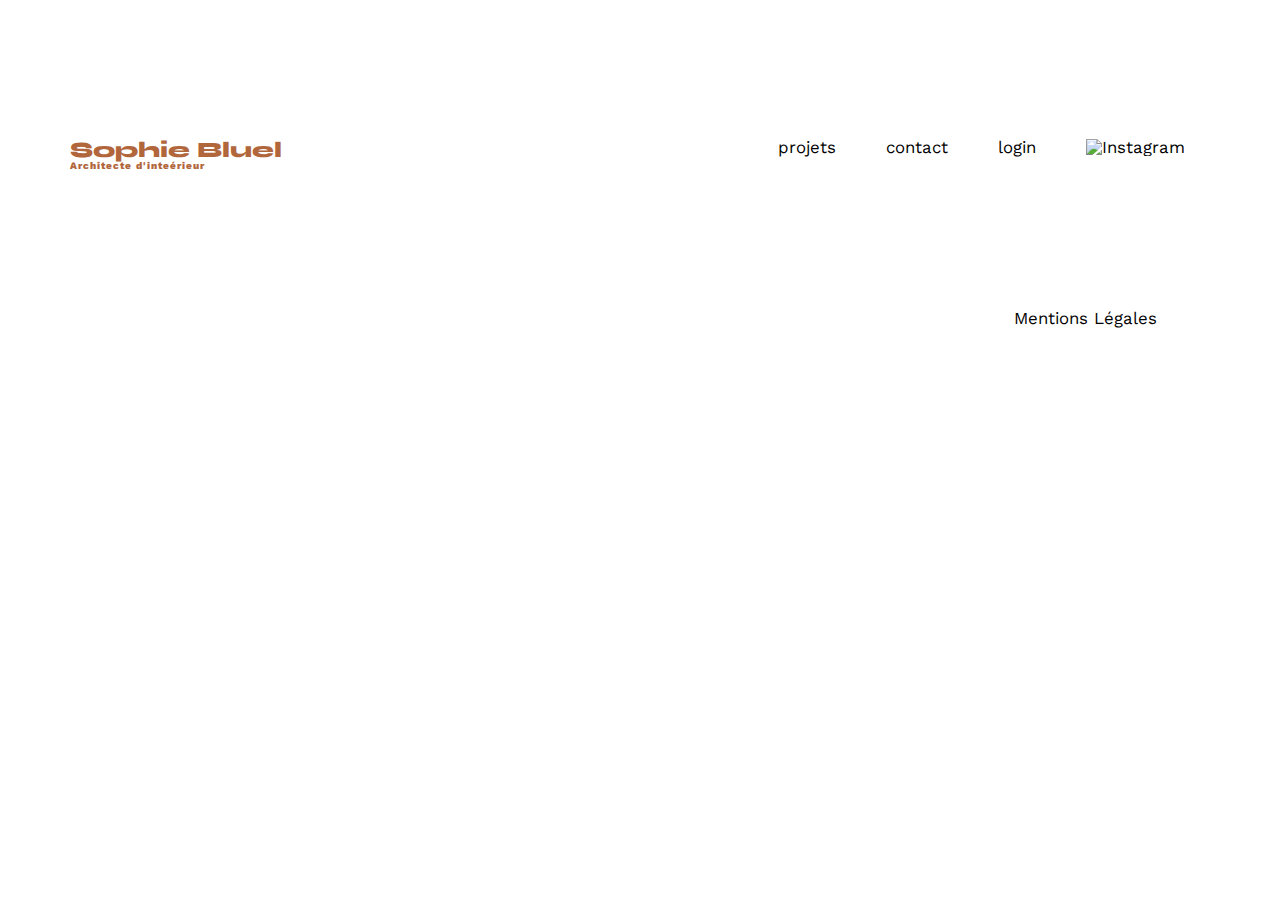
==== FrontEnd/login.html @ 56e205ac "feature: add login layout" ====
<!DOCTYPE html>
<html lang="en">
<head>
    <meta charset="UTF-8">
	<title>Sophie Bluel - Architecte d'intérieur</title>
	<meta name="viewport" content="width=device-width, initial-scale=1.0">
	<link rel="preconnect" href="https://fonts.googleapis.com">
	<link rel="preconnect" href="https://fonts.gstatic.com" crossorigin>
	<link href="https://fonts.googleapis.com/css2?family=Syne:wght@700;800&family=Work+Sans&display=swap" rel="stylesheet">
	<meta name="description" content="">
	<link rel="stylesheet" href="./assets/style.css">
</head>
<body>
    <header>
        <h1>Sophie Bluel <span>Architecte d'inteérieur</span></h1>
        <nav>
            <ul>
                <li>projets</li>
                <li>contact</li>
                <li>login</li>
                <li><img src="./assets/icons/instagram.png" alt="Instagram"></li>
            </ul>
        </nav>
    </header>
   
    <main>

    </main>
    
    <footer>
        <nav>
            <ul>
                <li>Mentions Légales</li>
            </ul>
        </nav>
    </footer>
</body>
</html>
---- FrontEnd/assets/style.css ----
/* http://meyerweb.com/eric/tools/css/reset/
   v2.0 | 20110126
   License: none (public domain)
*/

html, body, div, span, applet, object, iframe,
h1, h2, h3, h4, h5, h6, p, blockquote, pre,
a, abbr, acronym, address, big, cite, code,
del, dfn, em, img, ins, kbd, q, s, samp,
small, strike, strong, sub, sup, tt, var,
b, u, i, center,
dl, dt, dd, ol, ul, li,
fieldset, form, label, legend,
table, caption, tbody, tfoot, thead, tr, th, td,
article, aside, canvas, details, embed,
figure, figcaption, footer, header, hgroup,
menu, nav, output, ruby, section, summary,
time, mark, audio, video {
	margin: 0;
	padding: 0;
	border: 0;
	font-size: 100%;
	font: inherit;
	vertical-align: baseline;
}
/* HTML5 display-role reset for older browsers */
article, aside, details, figcaption, figure,
footer, header, hgroup, menu, nav, section {
	display: block;
}
body {
	line-height: 1;
}
ol, ul {
	list-style: none;
}
blockquote, q {
	quotes: none;
}
blockquote:before, blockquote:after,
q:before, q:after {
	content: '';
	content: none;
}
table {
	border-collapse: collapse;
	border-spacing: 0;
}
/** end reset css**/
body {
	max-width: 1140px;
	margin:auto;
	font-family: 'Work Sans' ;
	font-size: 14px;
}
header {
	display: flex;
	justify-content: space-between;
	margin: 139px 0
}
main {
	margin: 0 95px;
}
section {
	margin: 139px 0
}
h1{
	display: flex;
	flex-direction: column;
	font-family: 'Syne';
	font-size: 22px;
	font-weight: 800;
	color: #B1663C
}
h1 > span {
	font-family: 'Work Sans';
	font-size:10px;
	letter-spacing: 0.1em;
}
h2{
	font-family: 'Syne';
	font-weight: 700;
	font-size: 30px;
	color: #1D6154
}
nav ul {
	display: flex;
	align-items: center;
	list-style-type: none;
}
nav li {
	padding: 0 25px;
	font-size: 1.2em;
}
nav li img {
	height: 19px;
}
li:hover {
	color: #B1663C;
}
#introduction {
	display: flex;
	align-items: center;
}
#introduction figure {
	flex: 1
}
#introduction img {
	display: block;
	margin: 0 72px 0 0;
	width: 80%;
}
#introduction article {
	flex: 1
}
#introduction h2 {
	margin-bottom: 1em;
}

#introduction p {
	margin-bottom: 0.5em;
}
#portfolio {
	margin-bottom: 57px;
}
#portfolio h2 {
	text-align: center;
	margin-bottom: 1em;
}
.gallery {
	width: 100%;
	display: grid;
	grid-template-columns: 1fr 1fr 1fr;
	grid-column-gap: 20px;
	grid-row-gap: 20px;
}
.gallery img {
	width: 100%;

}
#contact {
	width: 50%;
	margin: auto;
}
#contact > * {
	text-align: center;

}
#contact h2{
	margin-bottom: 20px;
}
#contact form {
	text-align: left;
	margin-top:30px;
	display: flex;
	flex-direction: column;
}
#contact input {
	height: 50px;
	font-size: 1.2em;
	border: none;
	box-shadow: 0px 4px 14px rgba(0, 0, 0, 0.09);
}
#contact label {
	margin: 2em 0 1em 0;
}
#contact textarea {
	border: none;
	box-shadow: 0px 4px 14px rgba(0, 0, 0, 0.09);
}
input[type="submit"]{
	font-family: 'Syne';
	font-weight: 700;
	color: white;
	background-color: #1D6154;
	margin : 2em auto ;
	width: 180px;
	text-align: center;
	border-radius: 60px ;
}
footer nav ul {
	display: flex;
	justify-content: flex-end;
	margin: 2em
}
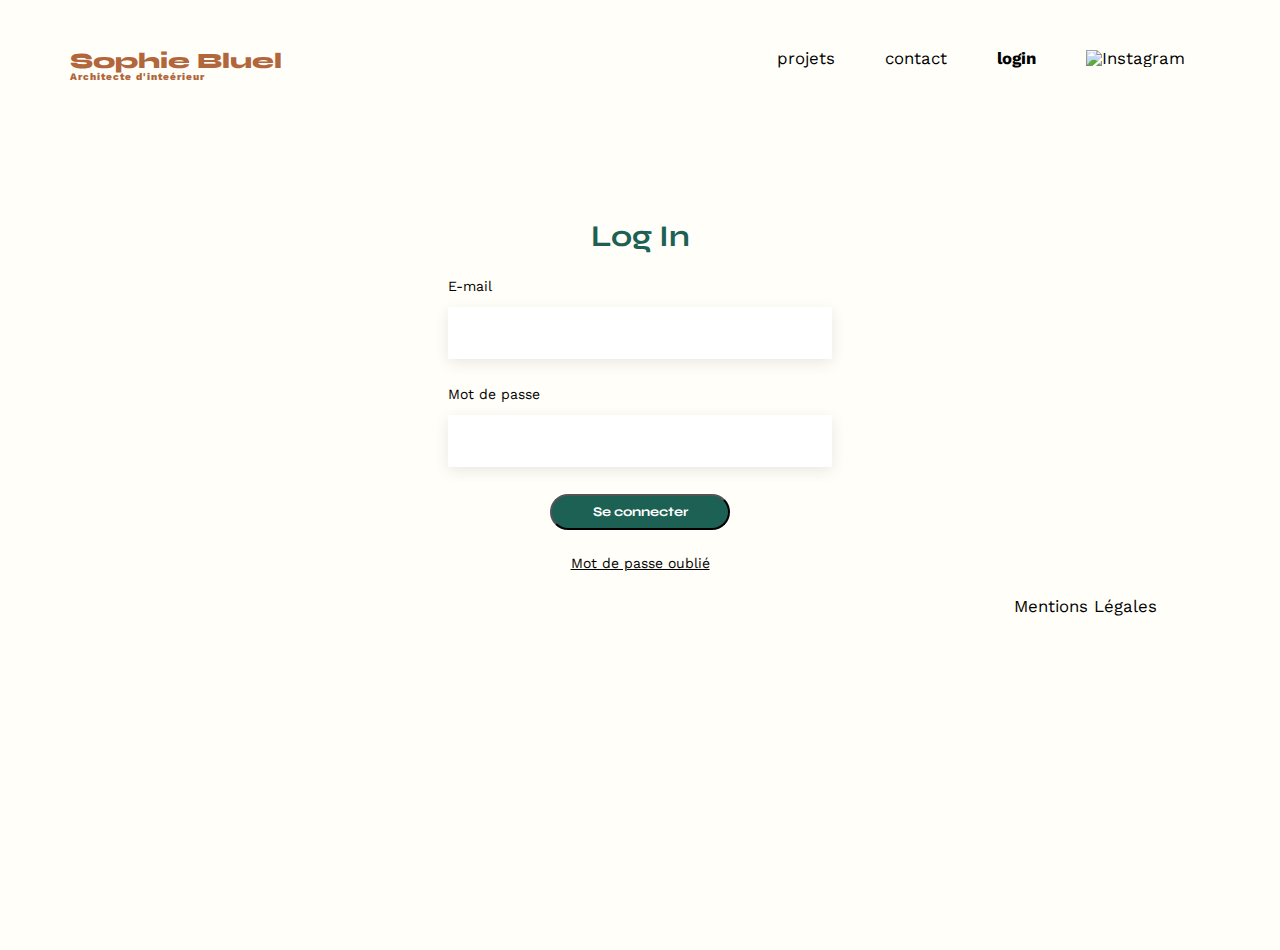
==== commit 2e1b22f9: "chore: add login layout" ====
--- a/FrontEnd/login.html
+++ b/FrontEnd/login.html
@@ -17,14 +17,33 @@
             <ul>
                 <li>projets</li>
                 <li>contact</li>
-                <li>login</li>
+                <li class="navLogin">login</li>
                 <li><img src="./assets/icons/instagram.png" alt="Instagram"></li>
             </ul>
         </nav>
     </header>
    
     <main>
-
+        <article id="login">
+            <h2>Log In</h2>
+            <section class="loginForm">
+                <form action="#" method="post">
+                    <label for="email">E-mail</label>
+                    <input type="email" name="email" id="email">
+                </form>
+                <form>
+                    <label for="password">Mot de passe</label>
+                    <input type="password" id="pass" name="password">
+                </form>
+            </section>
+            <section class="loginButton">
+                <form>
+                    <input type="submit" value="Se connecter">  
+                </form>
+            </section>
+            <a href="#" id="forgottenPassword">Mot de passe oublié</a>   
+        </section>
+        
     </main>
     
     <footer>
--- a/FrontEnd/assets/style.css
+++ b/FrontEnd/assets/style.css
@@ -52,11 +52,14 @@
 	margin:auto;
 	font-family: 'Work Sans' ;
 	font-size: 14px;
+	background-color: #FFFEF8;
+	min-height: 100vh;
 }
 header {
 	display: flex;
 	justify-content: space-between;
-	margin: 139px 0
+	margin-bottom: 139px;
+	margin-top: 50px;
 }
 main {
 	margin: 0 95px;
@@ -94,6 +97,9 @@
 }
 nav li img {
 	height: 19px;
+}
+.navLogin {
+	font-weight: 700;
 }
 li:hover {
 	color: #B1663C;
@@ -178,8 +184,48 @@
 	text-align: center;
 	border-radius: 60px ;
 }
+footer {
+	display: flex;
+	justify-content: end;
+}
 footer nav ul {
 	display: flex;
 	justify-content: flex-end;
 	margin: 2em
+}
+
+/*** login layout ***/
+#login {
+	display: flex;
+	flex-direction: column;
+	justify-content: center;
+	align-items: center;
+} 
+#login form {
+	text-align: left;
+	display: flex;
+	flex-direction: column;
+}
+.loginForm {
+	margin: 0;
+}
+.loginForm input{
+	width: 380px;
+	height: 50px;
+	font-size: 1.2em;
+	border: none;
+	box-shadow: 0px 4px 14px rgba(0, 0, 0, 0.09);
+}
+#login label {
+	margin: 2em 0 1em 0;
+}
+.loginButton {
+	margin: 0;
+}
+.loginButton input {
+	width: 180px;
+	height: 36px;
+}
+#forgottenPassword {
+	color: #000000;
 }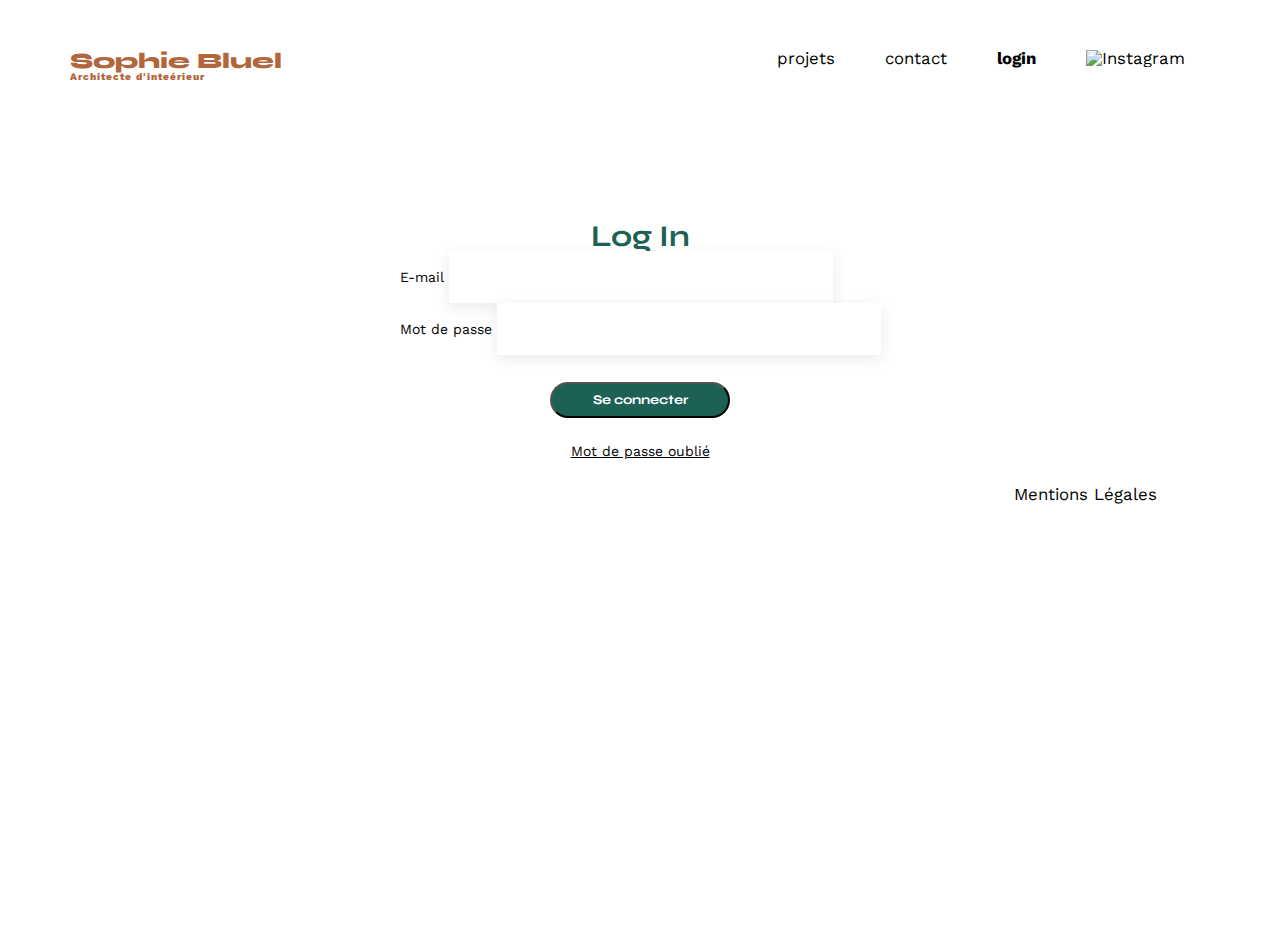
==== commit 83c59d3e: "feat: add login function" ====
--- a/FrontEnd/login.html
+++ b/FrontEnd/login.html
@@ -9,6 +9,7 @@
 	<link href="https://fonts.googleapis.com/css2?family=Syne:wght@700;800&family=Work+Sans&display=swap" rel="stylesheet">
 	<meta name="description" content="">
 	<link rel="stylesheet" href="./assets/style.css">
+    
 </head>
 <body>
     <header>
@@ -24,25 +25,26 @@
     </header>
    
     <main>
-        <article id="login">
+        <form id="login">
             <h2>Log In</h2>
             <section class="loginForm">
-                <form action="#" method="post">
+                <div>
                     <label for="email">E-mail</label>
-                    <input type="email" name="email" id="email">
-                </form>
-                <form>
+                    <input type="text" name="email" id="email">
+                </div>
+                <div>
                     <label for="password">Mot de passe</label>
                     <input type="password" id="pass" name="password">
-                </form>
+                </div>
             </section>
+            <p id="errorMessage" style="display: none;">Le nom et/ou le mot de passe est incorecte</p>
             <section class="loginButton">
-                <form>
+                <div>
                     <input type="submit" value="Se connecter">  
-                </form>
+                </div>
             </section>
             <a href="#" id="forgottenPassword">Mot de passe oublié</a>   
-        </section>
+        </form>
         
     </main>
     
@@ -53,5 +55,6 @@
             </ul>
         </nav>
     </footer>
+    <script src="app.js"></script>
 </body>
 </html>--- a/FrontEnd/assets/style.css
+++ b/FrontEnd/assets/style.css
@@ -28,6 +28,12 @@
 footer, header, hgroup, menu, nav, section {
 	display: block;
 }
+:root {
+	--primary-color: #1D6154;
+	--secondary-color: #B1663C;
+	--main-backgroun: #FFFEF8;
+	--main-black: #000000;
+}
 body {
 	line-height: 1;
 }
@@ -52,7 +58,7 @@
 	margin:auto;
 	font-family: 'Work Sans' ;
 	font-size: 14px;
-	background-color: #FFFEF8;
+	background-color: var(--main-background);
 	min-height: 100vh;
 }
 header {
@@ -84,7 +90,7 @@
 	font-family: 'Syne';
 	font-weight: 700;
 	font-size: 30px;
-	color: #1D6154
+	color: var(--primary-color)
 }
 nav ul {
 	display: flex;
@@ -178,7 +184,7 @@
 	font-family: 'Syne';
 	font-weight: 700;
 	color: white;
-	background-color: #1D6154;
+	background-color: var(--primary-color);
 	margin : 2em auto ;
 	width: 180px;
 	text-align: center;
@@ -227,5 +233,5 @@
 	height: 36px;
 }
 #forgottenPassword {
-	color: #000000;
+	color: var(--main-black);
 }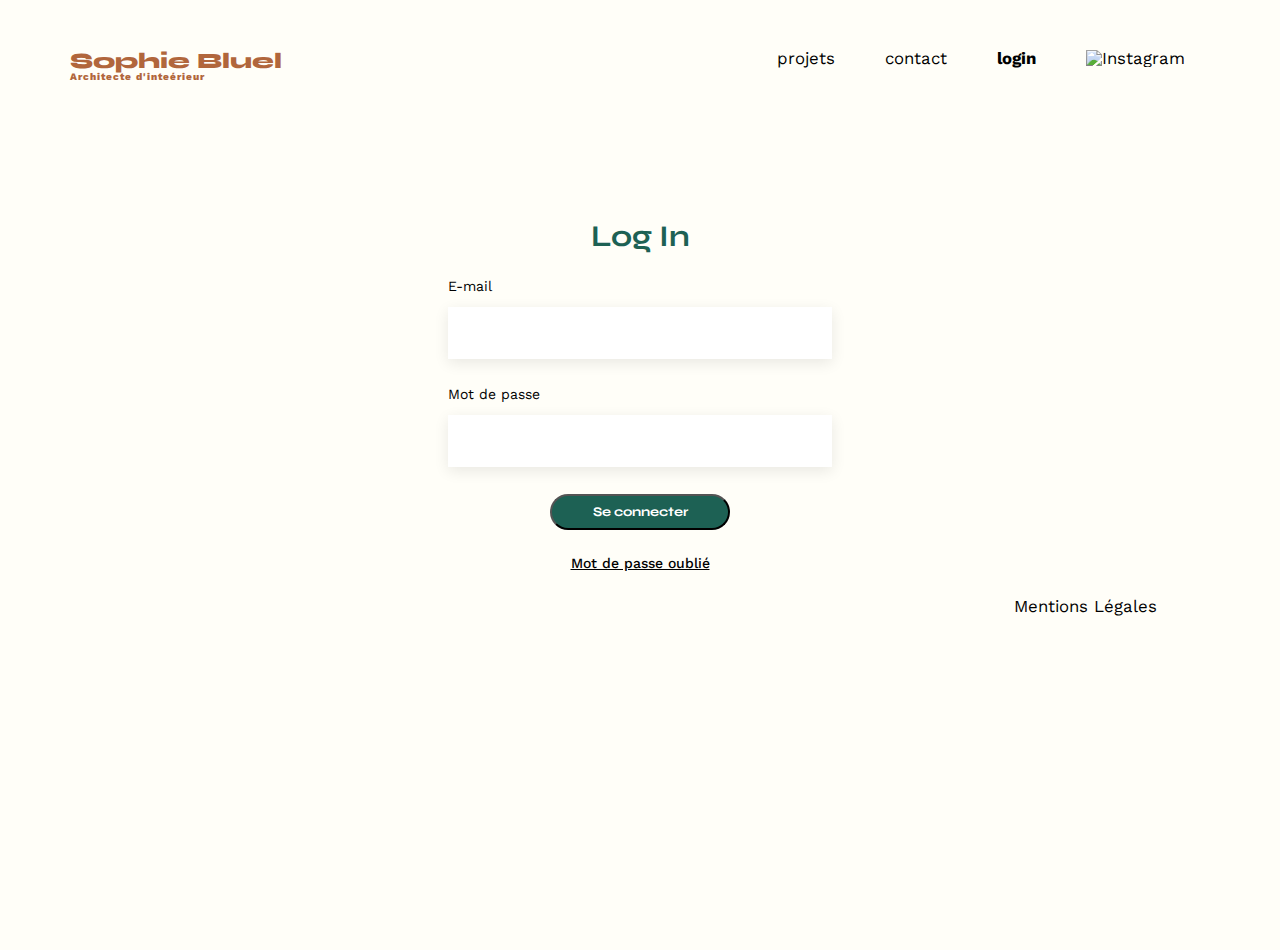
==== commit b57f0094: "chore(loginlayout): corect css after js modification" ====
--- a/FrontEnd/login.html
+++ b/FrontEnd/login.html
@@ -28,11 +28,11 @@
         <form id="login">
             <h2>Log In</h2>
             <section class="loginForm">
-                <div>
+                <div class="loginInput">
                     <label for="email">E-mail</label>
                     <input type="text" name="email" id="email">
                 </div>
-                <div>
+                <div class="loginInput">
                     <label for="password">Mot de passe</label>
                     <input type="password" id="pass" name="password">
                 </div>
--- a/FrontEnd/assets/style.css
+++ b/FrontEnd/assets/style.css
@@ -31,7 +31,7 @@
 :root {
 	--primary-color: #1D6154;
 	--secondary-color: #B1663C;
-	--main-backgroun: #FFFEF8;
+	--main-background: #FFFEF8;
 	--main-black: #000000;
 }
 body {
@@ -206,12 +206,8 @@
 	flex-direction: column;
 	justify-content: center;
 	align-items: center;
+	text-align: left;
 } 
-#login form {
-	text-align: left;
-	display: flex;
-	flex-direction: column;
-}
 .loginForm {
 	margin: 0;
 }
@@ -222,6 +218,10 @@
 	border: none;
 	box-shadow: 0px 4px 14px rgba(0, 0, 0, 0.09);
 }
+.loginInput {
+	display: flex;
+	flex-direction: column;
+}
 #login label {
 	margin: 2em 0 1em 0;
 }
@@ -234,4 +234,5 @@
 }
 #forgottenPassword {
 	color: var(--main-black);
+	font-weight: 500;
 }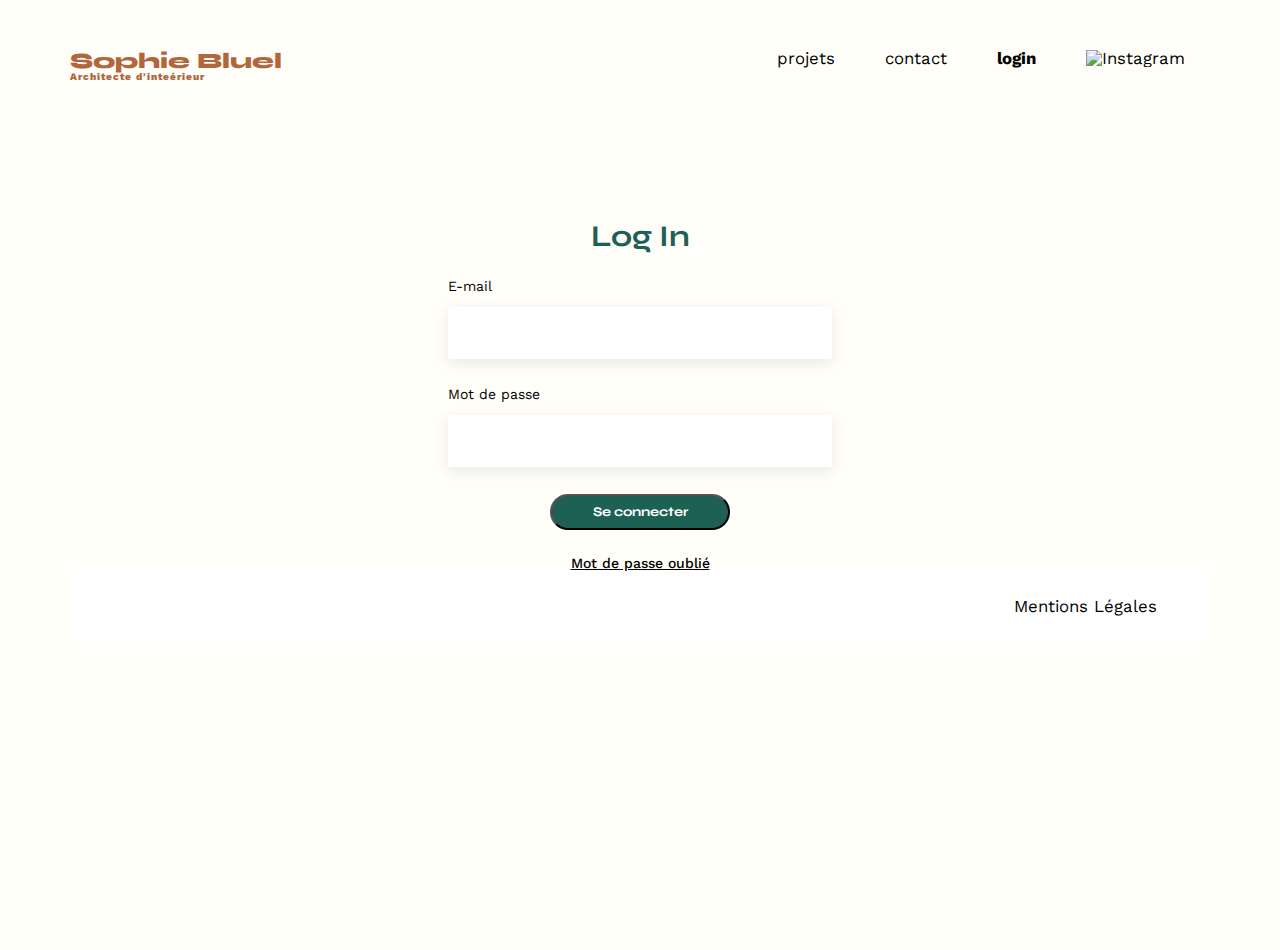
==== commit d473972e: "chore (all): correction of errore messages" ====
--- a/FrontEnd/login.html
+++ b/FrontEnd/login.html
@@ -1,60 +1,63 @@
 <!DOCTYPE html>
 <html lang="en">
-<head>
-    <meta charset="UTF-8">
-	<title>Sophie Bluel - Architecte d'intérieur</title>
-	<meta name="viewport" content="width=device-width, initial-scale=1.0">
-	<link rel="preconnect" href="https://fonts.googleapis.com">
-	<link rel="preconnect" href="https://fonts.gstatic.com" crossorigin>
-	<link href="https://fonts.googleapis.com/css2?family=Syne:wght@700;800&family=Work+Sans&display=swap" rel="stylesheet">
-	<meta name="description" content="">
-	<link rel="stylesheet" href="./assets/style.css">
-    
-</head>
-<body>
-    <header>
+  <head>
+    <meta charset="UTF-8" />
+    <title>Sophie Bluel - Architecte d'intérieur</title>
+    <meta name="viewport" content="width=device-width, initial-scale=1.0" />
+    <link rel="preconnect" href="https://fonts.googleapis.com" />
+    <link rel="preconnect" href="https://fonts.gstatic.com" crossorigin />
+    <link
+      href="https://fonts.googleapis.com/css2?family=Syne:wght@700;800&family=Work+Sans&display=swap"
+      rel="stylesheet"
+    />
+    <meta name="description" content="" />
+    <link rel="stylesheet" href="./assets/style.css" />
+  </head>
+  <body>
+    <section class="core">
+      <header>
         <h1>Sophie Bluel <span>Architecte d'inteérieur</span></h1>
         <nav>
-            <ul>
-                <li>projets</li>
-                <li>contact</li>
-                <li class="navLogin">login</li>
-                <li><img src="./assets/icons/instagram.png" alt="Instagram"></li>
-            </ul>
+          <ul>
+            <li>projets</li>
+            <li>contact</li>
+            <li class="navLogin">login</li>
+            <li><img src="./assets/icons/instagram.png" alt="Instagram" /></li>
+          </ul>
         </nav>
-    </header>
-   
-    <main>
+      </header>
+
+      <main>
         <form id="login">
-            <h2>Log In</h2>
-            <section class="loginForm">
-                <div class="loginInput">
-                    <label for="email">E-mail</label>
-                    <input type="text" name="email" id="email">
-                </div>
-                <div class="loginInput">
-                    <label for="password">Mot de passe</label>
-                    <input type="password" id="pass" name="password">
-                </div>
-            </section>
-            <p id="errorMessage" style="display: none;">Le nom et/ou le mot de passe est incorecte</p>
-            <section class="loginButton">
-                <div>
-                    <input type="submit" value="Se connecter">  
-                </div>
-            </section>
-            <a href="#" id="forgottenPassword">Mot de passe oublié</a>   
+          <h2>Log In</h2>
+          <section class="loginForm">
+            <div class="loginInput">
+              <label for="email">E-mail</label>
+              <input type="text" name="email" id="email" />
+            </div>
+            <div class="loginInput">
+              <label for="password">Mot de passe</label>
+              <input type="password" id="pass" name="password" />
+            </div>
+          </section>
+          <p id="errorMessage">Le nom et/ou le mot de passe est incorecte</p>
+          <section class="loginButton">
+            <div>
+              <input type="submit" value="Se connecter" />
+            </div>
+          </section>
+          <a href="#" id="forgottenPassword">Mot de passe oublié</a>
         </form>
-        
-    </main>
-    
-    <footer>
+      </main>
+
+      <footer>
         <nav>
-            <ul>
-                <li>Mentions Légales</li>
-            </ul>
+          <ul>
+            <li>Mentions Légales</li>
+          </ul>
         </nav>
-    </footer>
-    <script src="app.js"></script>
-</body>
-</html>+      </footer>
+      <script src="scripts/login.js"></script>
+    </section>
+  </body>
+</html>
--- a/FrontEnd/assets/style.css
+++ b/FrontEnd/assets/style.css
@@ -3,236 +3,722 @@
    License: none (public domain)
 */
 
-html, body, div, span, applet, object, iframe,
-h1, h2, h3, h4, h5, h6, p, blockquote, pre,
-a, abbr, acronym, address, big, cite, code,
-del, dfn, em, img, ins, kbd, q, s, samp,
-small, strike, strong, sub, sup, tt, var,
-b, u, i, center,
-dl, dt, dd, ol, ul, li,
-fieldset, form, label, legend,
-table, caption, tbody, tfoot, thead, tr, th, td,
-article, aside, canvas, details, embed,
-figure, figcaption, footer, header, hgroup,
-menu, nav, output, ruby, section, summary,
-time, mark, audio, video {
-	margin: 0;
-	padding: 0;
-	border: 0;
-	font-size: 100%;
-	font: inherit;
-	vertical-align: baseline;
-}
+html,
+body,
+div,
+span,
+applet,
+object,
+iframe,
+h1,
+h2,
+h3,
+h4,
+h5,
+h6,
+p,
+blockquote,
+pre,
+a,
+abbr,
+acronym,
+address,
+big,
+cite,
+code,
+del,
+dfn,
+em,
+img,
+ins,
+kbd,
+q,
+s,
+samp,
+small,
+strike,
+strong,
+sub,
+sup,
+tt,
+var,
+b,
+u,
+i,
+center,
+dl,
+dt,
+dd,
+ol,
+ul,
+li,
+fieldset,
+form,
+label,
+legend,
+table,
+caption,
+tbody,
+tfoot,
+thead,
+tr,
+th,
+td,
+article,
+aside,
+canvas,
+details,
+embed,
+figure,
+figcaption,
+footer,
+header,
+hgroup,
+menu,
+nav,
+output,
+ruby,
+section,
+summary,
+time,
+mark,
+audio,
+video {
+  margin: 0;
+  padding: 0;
+  border: 0;
+  font-size: 100%;
+  font: inherit;
+  vertical-align: baseline;
+}
+
 /* HTML5 display-role reset for older browsers */
-article, aside, details, figcaption, figure,
-footer, header, hgroup, menu, nav, section {
-	display: block;
-}
+article,
+aside,
+details,
+figcaption,
+figure,
+footer,
+header,
+hgroup,
+menu,
+nav,
+section {
+  display: block;
+}
+
 :root {
-	--primary-color: #1D6154;
-	--secondary-color: #B1663C;
-	--main-background: #FFFEF8;
-	--main-black: #000000;
-}
+  --primary-color: #1d6154;
+  --secondary-color: #b1663c;
+  --main-background: #fffef8;
+  --main-black: #000000;
+  --main-white: #ffffff;
+  --add-work-modal: #e8f1f7;
+  --disbled-button: #a7a7a7;
+}
+
 body {
-	line-height: 1;
-}
-ol, ul {
-	list-style: none;
-}
-blockquote, q {
-	quotes: none;
-}
-blockquote:before, blockquote:after,
-q:before, q:after {
-	content: '';
-	content: none;
-}
+  background-color: var(--main-background);
+}
+
+ol,
+ul {
+  list-style: none;
+}
+
+blockquote,
+q {
+  quotes: none;
+}
+
+blockquote:before,
+blockquote:after,
+q:before,
+q:after {
+  content: "";
+  content: none;
+}
+
 table {
-	border-collapse: collapse;
-	border-spacing: 0;
-}
+  border-collapse: collapse;
+  border-spacing: 0;
+}
+
 /** end reset css**/
-body {
-	max-width: 1140px;
-	margin:auto;
-	font-family: 'Work Sans' ;
-	font-size: 14px;
-	background-color: var(--main-background);
-	min-height: 100vh;
-}
 header {
-	display: flex;
-	justify-content: space-between;
-	margin-bottom: 139px;
-	margin-top: 50px;
-}
+  display: flex;
+  justify-content: space-between;
+  margin-bottom: 139px;
+  margin-top: 50px;
+}
+
 main {
-	margin: 0 95px;
-}
+  margin: 0 95px;
+}
+
 section {
-	margin: 139px 0
-}
-h1{
-	display: flex;
-	flex-direction: column;
-	font-family: 'Syne';
-	font-size: 22px;
-	font-weight: 800;
-	color: #B1663C
-}
+  margin: 100px 0;
+}
+
+h1 {
+  display: flex;
+  flex-direction: column;
+  font-family: "Syne";
+  font-size: 22px;
+  font-weight: 800;
+  color: #b1663c;
+}
+
 h1 > span {
-	font-family: 'Work Sans';
-	font-size:10px;
-	letter-spacing: 0.1em;
-}
-h2{
-	font-family: 'Syne';
-	font-weight: 700;
-	font-size: 30px;
-	color: var(--primary-color)
-}
+  font-family: "Work Sans";
+  font-size: 10px;
+  letter-spacing: 0.1em;
+}
+
+h2 {
+  font-family: "Syne";
+  font-weight: 700;
+  font-size: 30px;
+  color: var(--primary-color);
+}
+
 nav ul {
-	display: flex;
-	align-items: center;
-	list-style-type: none;
-}
+  display: flex;
+  align-items: center;
+  list-style-type: none;
+}
+
 nav li {
-	padding: 0 25px;
-	font-size: 1.2em;
-}
+  padding: 0 25px;
+  font-size: 1.2em;
+}
+
+nav li a {
+  text-decoration: none;
+  color: var(--main-black);
+}
+
 nav li img {
-	height: 19px;
-}
+  height: 19px;
+}
+
 .navLogin {
-	font-weight: 700;
-}
+  font-weight: 700;
+}
+
 li:hover {
-	color: #B1663C;
-}
+  color: #b1663c;
+}
+
+.core {
+  max-width: 1140px;
+  font-family: "Work Sans";
+  font-size: 14px;
+  background-color: var(--main-background);
+  min-height: 100vh;
+  line-height: 1;
+  margin: auto;
+}
+
 #introduction {
-	display: flex;
-	align-items: center;
-}
+  display: flex;
+  align-items: center;
+}
+
 #introduction figure {
-	flex: 1
-}
+  flex: 1;
+}
+
 #introduction img {
-	display: block;
-	margin: 0 72px 0 0;
-	width: 80%;
-}
+  display: block;
+  margin: 0 72px 0 0;
+  width: 80%;
+}
+
 #introduction article {
-	flex: 1
+  flex: 1;
 }
 #introduction h2 {
-	margin-bottom: 1em;
+  margin-bottom: 1em;
 }
 
 #introduction p {
-	margin-bottom: 0.5em;
-}
+  margin-bottom: 0.5em;
+}
+
 #portfolio {
-	margin-bottom: 57px;
-}
+  margin-bottom: 57px;
+}
+
 #portfolio h2 {
-	text-align: center;
-	margin-bottom: 1em;
-}
+  text-align: center;
+  margin-bottom: 1em;
+}
+
+.filterButton {
+  display: flex;
+  flex-direction: row;
+  justify-content: center;
+
+  margin: 50px 0;
+}
+
+.mainButton {
+  border: 2px solid var(--primary-color);
+  border-radius: 60px;
+  margin-right: 10px;
+  background-color: var(--main-background);
+  padding: 10px 20px;
+  font-weight: 700;
+  font-family: "syne";
+  color: var(--primary-color);
+}
+
+.mainButton {
+  background-color: var(--primary-color);
+  color: var(--main-background);
+}
+
 .gallery {
-	width: 100%;
-	display: grid;
-	grid-template-columns: 1fr 1fr 1fr;
-	grid-column-gap: 20px;
-	grid-row-gap: 20px;
-}
+  width: 100%;
+  display: grid;
+  grid-template-columns: 1fr 1fr 1fr;
+  grid-column-gap: 20px;
+  grid-row-gap: 20px;
+}
+
 .gallery img {
-	width: 100%;
-
-}
+  width: 100%;
+}
+
 #contact {
-	width: 50%;
-	margin: auto;
-}
+  width: 50%;
+  margin: auto;
+}
+
 #contact > * {
-	text-align: center;
-
-}
-#contact h2{
-	margin-bottom: 20px;
-}
+  text-align: center;
+}
+
+#contact h2 {
+  margin-bottom: 20px;
+}
+
 #contact form {
-	text-align: left;
-	margin-top:30px;
-	display: flex;
-	flex-direction: column;
-}
+  text-align: left;
+  margin-top: 30px;
+  display: flex;
+  flex-direction: column;
+}
+
 #contact input {
-	height: 50px;
-	font-size: 1.2em;
-	border: none;
-	box-shadow: 0px 4px 14px rgba(0, 0, 0, 0.09);
-}
+  height: 50px;
+  font-size: 1.2em;
+  border: none;
+  box-shadow: 0px 4px 14px rgba(0, 0, 0, 0.09);
+}
+
 #contact label {
-	margin: 2em 0 1em 0;
-}
+  margin: 2em 0 1em 0;
+}
+
 #contact textarea {
-	border: none;
-	box-shadow: 0px 4px 14px rgba(0, 0, 0, 0.09);
-}
-input[type="submit"]{
-	font-family: 'Syne';
-	font-weight: 700;
-	color: white;
-	background-color: var(--primary-color);
-	margin : 2em auto ;
-	width: 180px;
-	text-align: center;
-	border-radius: 60px ;
-}
+  border: none;
+  box-shadow: 0px 4px 14px rgba(0, 0, 0, 0.09);
+}
+
+input[type="submit"] {
+  font-family: "Syne";
+  font-weight: 700;
+  color: var(--main-white);
+  background-color: var(--primary-color);
+  margin: 2em auto;
+  width: 180px;
+  text-align: center;
+  border-radius: 60px;
+}
+
 footer {
-	display: flex;
-	justify-content: end;
-}
+  display: flex;
+  justify-content: end;
+  background-color: var(--main-white);
+}
+
 footer nav ul {
-	display: flex;
-	justify-content: flex-end;
-	margin: 2em
+  display: flex;
+  justify-content: flex-end;
+  margin: 2em;
 }
 
 /*** login layout ***/
 #login {
-	display: flex;
-	flex-direction: column;
-	justify-content: center;
-	align-items: center;
-	text-align: left;
-} 
+  display: flex;
+  flex-direction: column;
+  justify-content: center;
+  align-items: center;
+  text-align: left;
+}
+
 .loginForm {
-	margin: 0;
-}
-.loginForm input{
-	width: 380px;
-	height: 50px;
-	font-size: 1.2em;
-	border: none;
-	box-shadow: 0px 4px 14px rgba(0, 0, 0, 0.09);
-}
+  margin: 0;
+}
+
+.loginForm input {
+  width: 380px;
+  height: 50px;
+  font-size: 1.2em;
+  border: none;
+  box-shadow: 0px 4px 14px rgba(0, 0, 0, 0.09);
+}
+
 .loginInput {
-	display: flex;
-	flex-direction: column;
-}
+  display: flex;
+  flex-direction: column;
+}
+
 #login label {
-	margin: 2em 0 1em 0;
-}
+  margin: 2em 0 1em 0;
+}
+
 .loginButton {
-	margin: 0;
-}
+  margin: 0;
+}
+
 .loginButton input {
-	width: 180px;
-	height: 36px;
-}
+  width: 180px;
+  height: 36px;
+}
+
 #forgottenPassword {
-	color: var(--main-black);
-	font-weight: 500;
-}+  color: var(--main-black);
+  font-weight: 500;
+}
+
+#errorMessage {
+  display: none;
+  color: red;
+}
+
+/**** modal ****/
+.editorMode {
+  display: flex;
+  align-items: center;
+  justify-content: center;
+  gap: 15px;
+  width: 100vw;
+  background-color: var(--main-black);
+  color: var(--main-white);
+  font-family: "work Sans";
+  height: 60px;
+}
+
+#editorBand {
+  display: none;
+}
+
+.editorBtn {
+  display: none;
+}
+
+#editorBand .fa-regular {
+  color: var(--main-white);
+}
+
+#editorBand button {
+  background-color: var(--main-white);
+  border-radius: 60px;
+  padding: 10px 20px;
+  font-family: "work Sans";
+  border: none;
+}
+
+.intro {
+  display: flex;
+  flex-direction: row;
+}
+
+#introduction {
+  display: flex;
+  flex-direction: column;
+  align-items: start;
+}
+
+#btnModifier {
+  display: flex;
+  flex-direction: row;
+  gap: 10px;
+  margin-top: 16px;
+}
+
+.modifyBtn {
+  color: var(--main-black);
+  text-decoration: none;
+  border: none;
+  background-color: var(--main-background);
+  font-family: "Work Sans";
+  font-weight: 400;
+}
+
+.modifyBtn:hover {
+  cursor: pointer;
+}
+
+#portfolioTitle {
+  display: flex;
+  flex-direction: row;
+  justify-content: center;
+  gap: 30px;
+}
+
+#btnDeleteAll {
+  color: red;
+  text-decoration: none;
+  border: none;
+  background-color: var(--main-background);
+}
+
+#modal {
+  position: fixed;
+  top: 0;
+  left: 0;
+  width: 100%;
+  height: 100vh;
+  background: rgba(0, 0, 0, 0.5);
+  display: none;
+}
+
+.modalWrapperEdit {
+  background-color: var(--main-background);
+  border-radius: 10px;
+  position: fixed;
+  top: 50%;
+  left: 50%;
+  transform: translate(-50%, -50%);
+  padding: 55px 100px;
+  max-height: 750px;
+  max-width: 630px;
+  display: flex;
+  flex-direction: column;
+  align-items: center;
+}
+
+.modalWrapperAddition {
+  background-color: var(--main-background);
+  border-radius: 10px;
+  position: fixed;
+  top: 50%;
+  left: 50%;
+  transform: translate(-50%, -50%);
+  padding: 55px 100px;
+  max-height: 750px;
+  max-width: 630px;
+  display: none;
+  flex-direction: column;
+  align-items: center;
+}
+
+.modalBtn {
+  display: flex;
+  flex-direction: column;
+  align-items: center;
+  gap: 20px;
+}
+
+#modalAddNewWorkBtn {
+  margin: 0;
+  padding: 10px 50px;
+}
+
+.mainButton:hover {
+  cursor: pointer;
+}
+
+#btnDeleteAll {
+  margin: 0;
+}
+
+.modalCloseBtn {
+  position: absolute;
+  top: 25px;
+  right: 30px;
+  border: none;
+  background-color: var(--main-background);
+}
+
+#galleryModal {
+  border-bottom: 2px solid rgba(0, 0, 0, 0.15);
+  margin: 40px 0;
+  padding-bottom: 47px;
+  display: grid;
+  grid-template-columns: 1fr 1fr 1fr 1fr auto;
+  gap: 10px;
+}
+
+.modalCloseBtn:hover {
+  cursor: pointer;
+}
+
+#galleryModal img {
+  height: 140px;
+}
+
+#galleryModal figure {
+  display: flex;
+  flex-direction: column;
+  position: relative;
+}
+
+#galleryModal figure button {
+  border: none;
+  background-color: var(--main-background);
+  display: flex;
+  justify-content: flex-start;
+}
+
+#galleryModal figure a {
+  padding: 4px;
+  background-color: var(--main-black);
+  position: absolute;
+  right: 10px;
+  top: 10px;
+  border-radius: 2px;
+}
+
+#galleryModal figure a i {
+  color: var(--main-white);
+}
+
+#galleryModal figure a:hover {
+  cursor: pointer;
+}
+
+/* seconde modal: work addition */
+
+#uploadedImgBox {
+  display: flex;
+  flex-direction: column;
+  justify-content: center;
+  align-items: center;
+  height: 170px;
+  width: 420px;
+  border-radius: 3px;
+  background-color: var(--add-work-modal);
+  background-size: contain;
+  background-repeat: no-repeat;
+  background-position: center;
+  object-fit: contain;
+}
+
+#uploadedImgBox img {
+  margin-top: 20px;
+}
+
+#uploadedImgBox label {
+  background-color: #cbd6dc;
+  padding: 10px 33px;
+  border-radius: 50px;
+  color: #306685;
+  margin-top: 20px;
+}
+
+#uploadedImgBox label:hover {
+  cursor: pointer;
+}
+
+#uploadedImgBox p {
+  color: #444444;
+  font-family: "Work Sans";
+  font-weight: 400;
+  font-size: 10px;
+  margin-top: 7px;
+}
+
+#modalAddWorkInputBtn {
+  display: none;
+}
+
+.modalNavBand {
+  display: flex;
+  justify-content: space-between;
+}
+
+.returnArrowBtn {
+  position: absolute;
+  top: 25px;
+  left: 30px;
+  border: none;
+  background-color: var(--main-background);
+}
+.returnArrowBtn:hover {
+  cursor: pointer;
+}
+.modalWrapperAddition {
+  background-color: var(--main-white);
+}
+#modal h2 {
+  font-family: "Work Sans";
+  font-weight: 400;
+  font-size: 26px;
+  color: var(--main-black);
+  margin-bottom: 35px;
+}
+
+#workAddition {
+  margin-top: 10px;
+  padding-bottom: 47px;
+  border-bottom: 1px solid var(--disbled-button);
+  display: flex;
+  flex-direction: column;
+}
+
+#workAddition label {
+  font-family: "Work Sans";
+  font-weight: 500;
+  margin: 20px 0 10px 0;
+}
+
+#workAddition input,
+#workAddition select {
+  box-shadow: 0px 4px 14px rgba(0, 0, 0, 0.09);
+  background-color: var(--main-white);
+  border: none;
+  height: 50px;
+  width: 420px;
+  font-weight: 400px;
+}
+
+#modalValidationBtn {
+  display: flex;
+  align-items: center;
+  justify-content: center;
+  background-color: var(--primary-color);
+  width: 240px;
+  height: 36px;
+  border: none;
+  border-radius: 60px;
+  color: var(--main-white);
+  font-family: "Syne";
+  font-weight: 700;
+}
+
+#modalValidationBtn:disabled {
+  background-color: var(--disbled-button);
+}
+
+#modalSubmitBtn {
+  display: flex;
+  justify-content: center;
+  align-items: center;
+  margin-top: 32px;
+}
+
+#modalValidationBtn:hover {
+  cursor: pointer;
+}
+
+#uploadImgPreview {
+  display: flex;
+  flex-direction: column;
+  align-items: center;
+  justify-content: center;
+}
